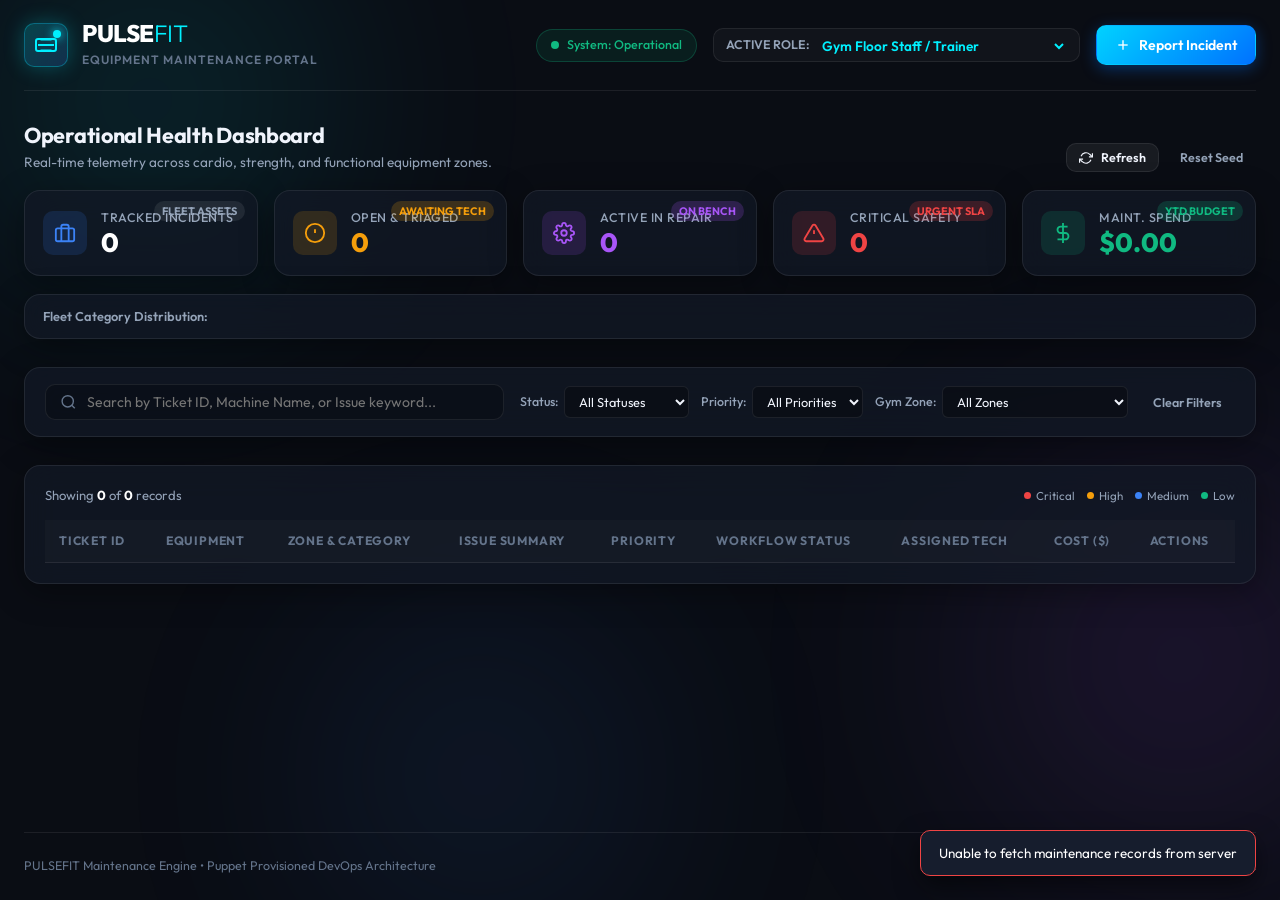
==== src/main/resources/web/index.html @ 4c615a86 "feat(init): initialize Fitness Equipment Maintenance Portal skeleton with Maven, Web UI, and docs" ====
<!DOCTYPE html>
<html lang="en">
<head>
    <meta charset="UTF-8">
    <meta name="viewport" content="width=device-width, initial-scale=1.0">
    <meta name="description" content="Puppet-Provisioned Fitness Equipment Maintenance Portal - Enterprise grade incident intake, role-based repair triage, and operational analytics dashboard.">
    <title>PulseFit | Fitness Equipment Maintenance Portal</title>
    <link rel="preconnect" href="https://fonts.googleapis.com">
    <link rel="preconnect" href="https://fonts.gstatic.com" crossorigin>
    <link href="https://fonts.googleapis.com/css2?family=Outfit:wght@300;400;500;600;700;800&family=JetBrains+Mono:wght@400;500;600&display=swap" rel="stylesheet">
    <link rel="stylesheet" href="css/styles.css">
</head>
<body class="dark-theme">
    <!-- Background Animated Gradient Orbs -->
    <div class="ambient-glow orb-1"></div>
    <div class="ambient-glow orb-2"></div>
    <div class="ambient-glow orb-3"></div>

    <div class="app-layout">
        <!-- Top Navigation Bar -->
        <header class="app-header" id="appHeader">
            <div class="header-brand">
                <div class="brand-icon-wrapper">
                    <svg class="brand-icon" viewBox="0 0 24 24" fill="none" stroke="currentColor" stroke-width="2">
                        <path d="M6.5 6.5h11M6.5 17.5h11M4 12h16M2 8v8a2 2 0 002 2h16a2 2 0 002-2V8a2 2 0 00-2-2H4a2 2 0 00-2 2z"/>
                    </svg>
                    <span class="brand-pulse"></span>
                </div>
                <div class="brand-text">
                    <h1 class="brand-title">PULSE<span>FIT</span></h1>
                    <span class="brand-subtitle">Equipment Maintenance Portal</span>
                </div>
            </div>

            <!-- Role Selector & System Status Indicator -->
            <div class="header-controls">
                <div class="status-chip" id="systemStatusChip" title="Live Health Diagnostics">
                    <span class="status-dot"></span>
                    <span id="systemStatusText">System: Operational</span>
                </div>

                <div class="role-selector-container">
                    <label for="currentRoleSelector" class="role-label">Active Role:</label>
                    <div class="custom-select-wrapper">
                        <select id="currentRoleSelector" class="role-select">
                            <option value="STAFF" selected>Gym Floor Staff / Trainer</option>
                            <option value="TECH">Maintenance Technician</option>
                            <option value="ADMIN">Facility Operations Manager (Admin)</option>
                        </select>
                    </div>
                </div>

                <button class="btn btn-primary" id="btnOpenCreateModal">
                    <svg viewBox="0 0 24 24" width="16" height="16" stroke="currentColor" stroke-width="2" fill="none">
                        <line x1="12" y1="5" x2="12" y2="19"></line>
                        <line x1="5" y1="12" x2="19" y2="12"></line>
                    </svg>
                    <span>Report Incident</span>
                </button>
            </div>
        </header>

        <!-- Main Workspace -->
        <main class="main-content" id="mainContainer">
            <!-- Executive KPI Analytics Grid -->
            <section class="dashboard-section" id="kpiDashboardSection" aria-label="Executive KPI Overview">
                <div class="section-header">
                    <div>
                        <h2 class="section-title">Operational Health Dashboard</h2>
                        <p class="section-desc">Real-time telemetry across cardio, strength, and functional equipment zones.</p>
                    </div>
                    <div class="dashboard-actions">
                        <button class="btn btn-secondary btn-sm" id="btnRefreshData" title="Reload Records">
                            <svg viewBox="0 0 24 24" width="14" height="14" stroke="currentColor" stroke-width="2" fill="none">
                                <path d="M23 4v6h-6M1 20v-6h6"></path>
                                <path d="M3.51 9a9 9 0 0114.85-3.36L23 10M1 14l4.64 4.36A9 9 0 0020.49 15"></path>
                            </svg>
                            Refresh
                        </button>
                        <button class="btn btn-ghost btn-sm" id="btnResetSeed" title="Reset Default Test Data">
                            Reset Seed
                        </button>
                    </div>
                </div>

                <div class="kpi-grid">
                    <div class="kpi-card glass-panel" id="kpiTotal">
                        <div class="kpi-icon-box blue">
                            <svg viewBox="0 0 24 24" fill="none" stroke="currentColor" stroke-width="2">
                                <rect x="2" y="7" width="20" height="14" rx="2" ry="2"></rect>
                                <path d="M16 21V5a2 2 0 00-2-2h-4a2 2 0 00-2 2v16"></path>
                            </svg>
                        </div>
                        <div class="kpi-body">
                            <span class="kpi-title">Tracked Incidents</span>
                            <span class="kpi-value" id="kpiTotalValue">0</span>
                        </div>
                        <span class="kpi-badge neutral">Fleet Assets</span>
                    </div>

                    <div class="kpi-card glass-panel" id="kpiOpen">
                        <div class="kpi-icon-box amber">
                            <svg viewBox="0 0 24 24" fill="none" stroke="currentColor" stroke-width="2">
                                <circle cx="12" cy="12" r="10"></circle>
                                <line x1="12" y1="8" x2="12" y2="12"></line>
                                <line x1="12" y1="16" x2="12.01" y2="16"></line>
                            </svg>
                        </div>
                        <div class="kpi-body">
                            <span class="kpi-title">Open & Triaged</span>
                            <span class="kpi-value text-amber" id="kpiOpenValue">0</span>
                        </div>
                        <span class="kpi-badge amber">Awaiting Tech</span>
                    </div>

                    <div class="kpi-card glass-panel" id="kpiInProgress">
                        <div class="kpi-icon-box purple">
                            <svg viewBox="0 0 24 24" fill="none" stroke="currentColor" stroke-width="2">
                                <circle cx="12" cy="12" r="3"></circle>
                                <path d="M19.4 15a1.65 1.65 0 00.33 1.82l.06.06a2 2 0 010 2.83 2 2 0 01-2.83 0l-.06-.06a1.65 1.65 0 00-1.82-.33 1.65 1.65 0 00-1 1.51V21a2 2 0 01-2 2 2 2 0 01-2-2v-.09A1.65 1.65 0 009 19.4a1.65 1.65 0 00-1.82.33l-.06.06a2 2 0 01-2.83 0 2 2 0 010-2.83l.06-.06a1.65 1.65 0 00.33-1.82 1.65 1.65 0 00-1.51-1H3a2 2 0 01-2-2 2 2 0 012-2h.09A1.65 1.65 0 004.6 9a1.65 1.65 0 00-.33-1.82l-.06-.06a2 2 0 010-2.83 2 2 0 012.83 0l.06.06a1.65 1.65 0 001.82.33H9a1.65 1.65 0 001-1.51V3a2 2 0 012-2 2 2 0 012 2v.09a1.65 1.65 0 001 1.51 1.65 1.65 0 001.82-.33l.06-.06a2 2 0 012.83 0 2 2 0 010 2.83l-.06.06a1.65 1.65 0 00-.33 1.82V9a1.65 1.65 0 001.51 1H21a2 2 0 012 2 2 2 0 01-2 2h-.09a1.65 1.65 0 00-1.51 1z"></path>
                            </svg>
                        </div>
                        <div class="kpi-body">
                            <span class="kpi-title">Active In Repair</span>
                            <span class="kpi-value text-purple" id="kpiInProgressValue">0</span>
                        </div>
                        <span class="kpi-badge purple">On Bench</span>
                    </div>

                    <div class="kpi-card glass-panel" id="kpiCritical">
                        <div class="kpi-icon-box red">
                            <svg viewBox="0 0 24 24" fill="none" stroke="currentColor" stroke-width="2">
                                <path d="M10.29 3.86L1.82 18a2 2 0 001.71 3h16.94a2 2 0 001.71-3L13.71 3.86a2 2 0 00-3.42 0z"></path>
                                <line x1="12" y1="9" x2="12" y2="13"></line>
                                <line x1="12" y1="17" x2="12.01" y2="17"></line>
                            </svg>
                        </div>
                        <div class="kpi-body">
                            <span class="kpi-title">Critical Safety</span>
                            <span class="kpi-value text-red" id="kpiCriticalValue">0</span>
                        </div>
                        <span class="kpi-badge red pulse">Urgent SLA</span>
                    </div>

                    <div class="kpi-card glass-panel" id="kpiCost">
                        <div class="kpi-icon-box emerald">
                            <svg viewBox="0 0 24 24" fill="none" stroke="currentColor" stroke-width="2">
                                <line x1="12" y1="1" x2="12" y2="23"></line>
                                <path d="M17 5H9.5a3.5 3.5 0 000 7h5a3.5 3.5 0 010 7H6"></path>
                            </svg>
                        </div>
                        <div class="kpi-body">
                            <span class="kpi-title">Maint. Spend</span>
                            <span class="kpi-value text-emerald" id="kpiCostValue">$0.00</span>
                        </div>
                        <span class="kpi-badge emerald">YTD Budget</span>
                    </div>
                </div>

                <!-- Category Breakdown Strip -->
                <div class="category-strip glass-panel" id="categoryDistributionStrip">
                    <span class="strip-label">Fleet Category Distribution:</span>
                    <div class="distribution-tags" id="categoryTagsContainer">
                        <!-- Rendered dynamically -->
                    </div>
                </div>
            </section>

            <!-- Filter & Search Toolbar -->
            <section class="toolbar-section glass-panel" id="filterToolbarSection">
                <div class="search-box">
                    <svg class="search-icon" viewBox="0 0 24 24" fill="none" stroke="currentColor" stroke-width="2">
                        <circle cx="11" cy="11" r="8"></circle>
                        <line x1="21" y1="21" x2="16.65" y2="16.65"></line>
                    </svg>
                    <input type="text" id="searchInput" placeholder="Search by Ticket ID, Machine Name, or Issue keyword..." autocomplete="off">
                </div>

                <div class="filter-group">
                    <div class="filter-item">
                        <label for="filterStatus">Status:</label>
                        <select id="filterStatus" class="filter-select">
                            <option value="ALL">All Statuses</option>
                            <option value="Reported">Reported</option>
                            <option value="Triaged">Triaged</option>
                            <option value="In Repair">In Repair</option>
                            <option value="Awaiting Parts">Awaiting Parts</option>
                            <option value="Resolved">Resolved</option>
                            <option value="Closed">Closed</option>
                        </select>
                    </div>

                    <div class="filter-item">
                        <label for="filterPriority">Priority:</label>
                        <select id="filterPriority" class="filter-select">
                            <option value="ALL">All Priorities</option>
                            <option value="Critical">Critical</option>
                            <option value="High">High</option>
                            <option value="Medium">Medium</option>
                            <option value="Low">Low</option>
                        </select>
                    </div>

                    <div class="filter-item">
                        <label for="filterZone">Gym Zone:</label>
                        <select id="filterZone" class="filter-select">
                            <option value="ALL">All Zones</option>
                            <option value="Zone A - Cardio Deck">Zone A - Cardio Deck</option>
                            <option value="Zone B - Strength Zone">Zone B - Strength Zone</option>
                            <option value="Zone C - Functional Zone">Zone C - Functional Zone</option>
                            <option value="Zone D - Recovery & Spin">Zone D - Recovery & Spin</option>
                        </select>
                    </div>

                    <button class="btn btn-ghost btn-sm" id="btnClearFilters">Clear Filters</button>
                </div>
            </section>

            <!-- Records Data Table Section -->
            <section class="records-section glass-panel" id="recordsSection">
                <div class="table-meta-bar">
                    <div class="records-count-info">
                        Showing <span id="visibleRecordsCount">0</span> of <span id="totalRecordsCount">0</span> records
                    </div>
                    <div class="legend-pills">
                        <span class="legend-pill"><span class="dot crit"></span> Critical</span>
                        <span class="legend-pill"><span class="dot high"></span> High</span>
                        <span class="legend-pill"><span class="dot med"></span> Medium</span>
                        <span class="legend-pill"><span class="dot low"></span> Low</span>
                    </div>
                </div>

                <div class="table-responsive">
                    <table class="data-table" id="maintenanceTable">
                        <thead>
                            <tr>
                                <th>Ticket ID</th>
                                <th>Equipment</th>
                                <th>Zone & Category</th>
                                <th>Issue Summary</th>
                                <th>Priority</th>
                                <th>Workflow Status</th>
                                <th>Assigned Tech</th>
                                <th>Cost ($)</th>
                                <th>Actions</th>
                            </tr>
                        </thead>
                        <tbody id="recordsTableBody">
                            <!-- Populated dynamically via JS -->
                        </tbody>
                    </table>
                </div>

                <div class="empty-state hidden" id="emptyStateContainer">
                    <svg viewBox="0 0 24 24" fill="none" stroke="currentColor" stroke-width="1.5">
                        <circle cx="12" cy="12" r="10"></circle>
                        <line x1="8" y1="12" x2="16" y2="12"></line>
                    </svg>
                    <h3>No maintenance records found</h3>
                    <p>Try adjusting your search criteria or register a new equipment incident.</p>
                </div>
            </section>
        </main>

        <!-- Incident Intake Modal -->
        <div class="modal-overlay hidden" id="createRecordModal">
            <div class="modal-window glass-panel">
                <div class="modal-header">
                    <div class="modal-title-wrap">
                        <div class="modal-badge">New Incident</div>
                        <h3 id="modalTitle">Report Equipment Malfunction</h3>
                    </div>
                    <button class="btn-close" id="btnCloseCreateModal">&times;</button>
                </div>
                <form id="recordForm" class="modal-form">
                    <div class="form-row">
                        <div class="form-group col-6">
                            <label for="inputEquipmentId">Equipment ID *</label>
                            <input type="text" id="inputEquipmentId" placeholder="e.g. TM-09 or CB-02" required>
                        </div>
                        <div class="form-group col-6">
                            <label for="inputEquipmentName">Equipment Name *</label>
                            <input type="text" id="inputEquipmentName" placeholder="e.g. LifeFitness Incline Bench" required>
                        </div>
                    </div>

                    <div class="form-row">
                        <div class="form-group col-6">
                            <label for="selectCategory">Category *</label>
                            <select id="selectCategory" required>
                                <option value="Cardio">Cardio</option>
                                <option value="Strength">Strength</option>
                                <option value="Free Weights">Free Weights</option>
                                <option value="Functional">Functional</option>
                            </select>
                        </div>
                        <div class="form-group col-6">
                            <label for="selectZone">Gym Zone *</label>
                            <select id="selectZone" required>
                                <option value="Zone A - Cardio Deck">Zone A - Cardio Deck</option>
                                <option value="Zone B - Strength Zone">Zone B - Strength Zone</option>
                                <option value="Zone C - Functional Zone">Zone C - Functional Zone</option>
                                <option value="Zone D - Recovery & Spin">Zone D - Recovery & Spin</option>
                            </select>
                        </div>
                    </div>

                    <div class="form-row">
                        <div class="form-group col-6">
                            <label for="selectPriority">Priority Severity *</label>
                            <select id="selectPriority" required>
                                <option value="Low">Low - Cosmetic / Non-urgent</option>
                                <option value="Medium" selected>Medium - Minor degraded use</option>
                                <option value="High">High - Major fault / Out of order</option>
                                <option value="Critical">Critical - Safety Hazard / Cable snap</option>
                            </select>
                        </div>
                        <div class="form-group col-6">
                            <label for="inputReportedBy">Reported By *</label>
                            <input type="text" id="inputReportedBy" placeholder="e.g. Marcus Vance (Trainer)" required>
                        </div>
                    </div>

                    <div class="form-group">
                        <label for="inputIssueDescription">Malfunction / Defect Description *</label>
                        <textarea id="inputIssueDescription" rows="3" placeholder="Provide precise symptoms, sounds, error codes, or safety risks..." required></textarea>
                    </div>

                    <div class="form-row">
                        <div class="form-group col-6">
                            <label for="inputEstimatedCost">Initial Estimated Cost ($)</label>
                            <input type="number" id="inputEstimatedCost" step="0.01" min="0" placeholder="0.00" value="0.00">
                        </div>
                        <div class="form-group col-6">
                            <label for="inputTechnician">Assigned Technician</label>
                            <input type="text" id="inputTechnician" placeholder="Unassigned or OEM Specialist">
                        </div>
                    </div>

                    <div class="modal-footer">
                        <button type="button" class="btn btn-ghost" id="btnCancelCreate">Cancel</button>
                        <button type="submit" class="btn btn-primary" id="btnSubmitRecord">Log Incident Ticket</button>
                    </div>
                </form>
            </div>
        </div>

        <!-- Detail & Status Workflow Drawer / Modal -->
        <div class="modal-overlay hidden" id="detailModal">
            <div class="modal-window glass-panel">
                <div class="modal-header">
                    <div class="modal-title-wrap">
                        <span class="modal-badge" id="detailTicketBadge">TKT-1001</span>
                        <h3 id="detailEquipmentTitle">Equipment Details</h3>
                    </div>
                    <button class="btn-close" id="btnCloseDetailModal">&times;</button>
                </div>
                <div class="detail-body" id="detailBodyContent">
                    <!-- Populated dynamically via JS -->
                </div>
            </div>
        </div>

        <!-- Toast Notifications Container -->
        <div class="toast-container" id="toastContainer"></div>

        <!-- Footer -->
        <footer class="app-footer">
            <div class="footer-content">
                <span>PULSEFIT Maintenance Engine &bull; Puppet Provisioned DevOps Architecture</span>
                <span class="footer-build">Build: v1.0.0-mvp &bull; CI/CD: Jenkins &bull; Target: Tomcat/Nginx</span>
            </div>
        </footer>
    </div>

    <script src="js/app.js"></script>
</body>
</html>
---- src/main/resources/web/css/styles.css ----
/* ==========================================================================
   PulseFit Fitness Equipment Maintenance Portal - Design System
   Modern Glassmorphism & High-Contrast Cyber-Clean Dark Theme
   ========================================================================== */

:root {
    --bg-base: #0a0d14;
    --bg-surface: rgba(18, 24, 38, 0.75);
    --bg-surface-hover: rgba(26, 34, 52, 0.85);
    --bg-elevated: #161d2d;
    --border-subtle: rgba(255, 255, 255, 0.08);
    --border-medium: rgba(255, 255, 255, 0.16);
    --border-glow: rgba(0, 229, 255, 0.3);

    --text-primary: #f0f4fc;
    --text-secondary: #94a3b8;
    --text-muted: #64748b;

    /* Theme Accents */
    --accent-cyan: #00f0ff;
    --accent-blue: #3b82f6;
    --accent-purple: #a855f7;
    --accent-emerald: #10b981;
    --accent-amber: #f59e0b;
    --accent-red: #ef4444;

    --font-sans: 'Outfit', -apple-system, BlinkMacSystemFont, 'Segoe UI', Roboto, sans-serif;
    --font-mono: 'JetBrains Mono', monospace;

    --radius-sm: 6px;
    --radius-md: 10px;
    --radius-lg: 16px;
    --radius-pill: 9999px;

    --shadow-glass: 0 8px 32px 0 rgba(0, 0, 0, 0.37);
    --shadow-glow-cyan: 0 0 20px rgba(0, 240, 255, 0.25);
    --shadow-glow-red: 0 0 20px rgba(239, 68, 68, 0.35);

    --transition-fast: 0.15s ease;
    --transition-smooth: 0.25s cubic-bezier(0.16, 1, 0.3, 1);
}

/* Global Reset */
*, *::before, *::after {
    box-sizing: border-box;
    margin: 0;
    padding: 0;
}

body {
    font-family: var(--font-sans);
    background-color: var(--bg-base);
    color: var(--text-primary);
    line-height: 1.5;
    min-height: 100vh;
    overflow-x: hidden;
    position: relative;
    -webkit-font-smoothing: antialiased;
}

/* Ambient Ambient Glow Orbs */
.ambient-glow {
    position: fixed;
    border-radius: 50%;
    filter: blur(120px);
    pointer-events: none;
    z-index: 0;
    opacity: 0.18;
}

.orb-1 {
    width: 500px;
    height: 500px;
    background: radial-gradient(circle, var(--accent-cyan) 0%, transparent 70%);
    top: -150px;
    left: -100px;
}

.orb-2 {
    width: 600px;
    height: 600px;
    background: radial-gradient(circle, var(--accent-purple) 0%, transparent 70%);
    top: 40%;
    right: -200px;
}

.orb-3 {
    width: 450px;
    height: 450px;
    background: radial-gradient(circle, var(--accent-blue) 0%, transparent 70%);
    bottom: -100px;
    left: 20%;
}

.app-layout {
    position: relative;
    z-index: 1;
    display: flex;
    flex-direction: column;
    min-height: 100vh;
    max-width: 1440px;
    margin: 0 auto;
    padding: 0 24px;
}

/* Glass Panel Utility */
.glass-panel {
    background: var(--bg-surface);
    backdrop-filter: blur(16px);
    -webkit-backdrop-filter: blur(16px);
    border: 1px solid var(--border-subtle);
    border-radius: var(--radius-lg);
    box-shadow: var(--shadow-glass);
}

/* ==========================================================================
   Header Styles
   ========================================================================== */
.app-header {
    display: flex;
    justify-content: space-between;
    align-items: center;
    padding: 20px 0;
    border-bottom: 1px solid var(--border-subtle);
    gap: 16px;
    flex-wrap: wrap;
}

.header-brand {
    display: flex;
    align-items: center;
    gap: 14px;
}

.brand-icon-wrapper {
    position: relative;
    width: 44px;
    height: 44px;
    border-radius: var(--radius-md);
    background: linear-gradient(135deg, rgba(0, 240, 255, 0.2), rgba(59, 130, 246, 0.2));
    border: 1px solid var(--border-glow);
    display: flex;
    align-items: center;
    justify-content: center;
    color: var(--accent-cyan);
    box-shadow: var(--shadow-glow-cyan);
}

.brand-icon {
    width: 24px;
    height: 24px;
}

.brand-pulse {
    position: absolute;
    top: 6px;
    right: 6px;
    width: 8px;
    height: 8px;
    background-color: var(--accent-cyan);
    border-radius: 50%;
    box-shadow: 0 0 10px var(--accent-cyan);
    animation: pulseGlow 2s infinite;
}

.brand-title {
    font-size: 1.5rem;
    font-weight: 800;
    letter-spacing: -0.5px;
    line-height: 1.1;
    color: #fff;
}

.brand-title span {
    color: var(--accent-cyan);
    font-weight: 300;
}

.brand-subtitle {
    font-size: 0.75rem;
    color: var(--text-muted);
    text-transform: uppercase;
    letter-spacing: 1px;
    font-weight: 600;
}

.header-controls {
    display: flex;
    align-items: center;
    gap: 16px;
    flex-wrap: wrap;
}

/* Status Chip */
.status-chip {
    display: flex;
    align-items: center;
    gap: 8px;
    padding: 6px 14px;
    background: rgba(16, 185, 129, 0.1);
    border: 1px solid rgba(16, 185, 129, 0.25);
    border-radius: var(--radius-pill);
    font-size: 0.78rem;
    font-weight: 500;
    color: var(--accent-emerald);
}

.status-dot {
    width: 8px;
    height: 8px;
    background-color: var(--accent-emerald);
    border-radius: 50%;
    animation: blink 2s infinite;
}

/* Role Selector */
.role-selector-container {
    display: flex;
    align-items: center;
    gap: 8px;
    background: rgba(255, 255, 255, 0.03);
    padding: 4px 12px;
    border-radius: var(--radius-md);
    border: 1px solid var(--border-subtle);
}

.role-label {
    font-size: 0.78rem;
    color: var(--text-secondary);
    text-transform: uppercase;
    font-weight: 600;
}

.role-select {
    background: transparent;
    border: none;
    color: var(--accent-cyan);
    font-family: var(--font-sans);
    font-size: 0.85rem;
    font-weight: 600;
    cursor: pointer;
    outline: none;
}

.role-select option {
    background: var(--bg-elevated);
    color: var(--text-primary);
}

/* Buttons */
.btn {
    display: inline-flex;
    align-items: center;
    justify-content: center;
    gap: 8px;
    font-family: var(--font-sans);
    font-weight: 600;
    font-size: 0.88rem;
    padding: 10px 18px;
    border-radius: var(--radius-md);
    border: 1px solid transparent;
    cursor: pointer;
    transition: all var(--transition-smooth);
    text-decoration: none;
}

.btn-primary {
    background: linear-gradient(135deg, #00d2ff 0%, #0072ff 100%);
    color: #fff;
    box-shadow: 0 4px 15px rgba(0, 114, 255, 0.35);
}

.btn-primary:hover {
    transform: translateY(-2px);
    box-shadow: 0 6px 20px rgba(0, 114, 255, 0.5);
}

.btn-secondary {
    background: rgba(255, 255, 255, 0.06);
    color: var(--text-primary);
    border-color: var(--border-subtle);
}

.btn-secondary:hover {
    background: rgba(255, 255, 255, 0.12);
    border-color: var(--border-medium);
}

.btn-ghost {
    background: transparent;
    color: var(--text-secondary);
}

.btn-ghost:hover {
    color: var(--text-primary);
    background: rgba(255, 255, 255, 0.05);
}

.btn-sm {
    padding: 6px 12px;
    font-size: 0.78rem;
}

/* ==========================================================================
   Dashboard KPI Grid
   ========================================================================== */
.main-content {
    flex: 1;
    display: flex;
    flex-direction: column;
    gap: 28px;
    padding: 28px 0;
}

.dashboard-section {
    display: flex;
    flex-direction: column;
    gap: 18px;
}

.section-header {
    display: flex;
    justify-content: space-between;
    align-items: flex-end;
    flex-wrap: wrap;
    gap: 12px;
}

.section-title {
    font-size: 1.35rem;
    font-weight: 700;
    letter-spacing: -0.3px;
}

.section-desc {
    font-size: 0.85rem;
    color: var(--text-secondary);
}

.dashboard-actions {
    display: flex;
    gap: 8px;
}

.kpi-grid {
    display: grid;
    grid-template-columns: repeat(auto-fit, minmax(210px, 1fr));
    gap: 16px;
}

.kpi-card {
    padding: 18px;
    display: flex;
    align-items: center;
    gap: 14px;
    transition: transform var(--transition-smooth), border-color var(--transition-smooth);
    position: relative;
    overflow: hidden;
}

.kpi-card:hover {
    transform: translateY(-3px);
    border-color: var(--border-medium);
}

.kpi-icon-box {
    width: 44px;
    height: 44px;
    border-radius: var(--radius-md);
    display: flex;
    align-items: center;
    justify-content: center;
    flex-shrink: 0;
}

.kpi-icon-box svg {
    width: 22px;
    height: 22px;
}

.kpi-icon-box.blue { background: rgba(59, 130, 246, 0.15); color: var(--accent-blue); }
.kpi-icon-box.amber { background: rgba(245, 158, 11, 0.15); color: var(--accent-amber); }
.kpi-icon-box.purple { background: rgba(168, 85, 247, 0.15); color: var(--accent-purple); }
.kpi-icon-box.red { background: rgba(239, 68, 68, 0.15); color: var(--accent-red); }
.kpi-icon-box.emerald { background: rgba(16, 185, 129, 0.15); color: var(--accent-emerald); }

.kpi-body {
    display: flex;
    flex-direction: column;
}

.kpi-title {
    font-size: 0.78rem;
    font-weight: 500;
    color: var(--text-secondary);
    text-transform: uppercase;
    letter-spacing: 0.5px;
}

.kpi-value {
    font-family: var(--font-sans);
    font-size: 1.65rem;
    font-weight: 800;
    line-height: 1.1;
    color: #fff;
}

.text-amber { color: var(--accent-amber) !important; }
.text-purple { color: var(--accent-purple) !important; }
.text-red { color: var(--accent-red) !important; }
.text-emerald { color: var(--accent-emerald) !important; }

.kpi-badge {
    position: absolute;
    top: 10px;
    right: 12px;
    font-size: 0.68rem;
    font-weight: 700;
    padding: 2px 8px;
    border-radius: var(--radius-pill);
    text-transform: uppercase;
}

.kpi-badge.neutral { background: rgba(255, 255, 255, 0.08); color: var(--text-secondary); }
.kpi-badge.amber { background: rgba(245, 158, 11, 0.2); color: var(--accent-amber); }
.kpi-badge.purple { background: rgba(168, 85, 247, 0.2); color: var(--accent-purple); }
.kpi-badge.red { background: rgba(239, 68, 68, 0.2); color: var(--accent-red); }
.kpi-badge.emerald { background: rgba(16, 185, 129, 0.2); color: var(--accent-emerald); }

.kpi-badge.pulse {
    animation: alertPulse 1.5s infinite;
}

/* Category Strip */
.category-strip {
    padding: 12px 18px;
    display: flex;
    align-items: center;
    gap: 14px;
    flex-wrap: wrap;
}

.strip-label {
    font-size: 0.8rem;
    font-weight: 600;
    color: var(--text-secondary);
}

.distribution-tags {
    display: flex;
    gap: 8px;
    flex-wrap: wrap;
}

.cat-pill {
    font-size: 0.75rem;
    padding: 3px 10px;
    background: rgba(255, 255, 255, 0.05);
    border: 1px solid var(--border-subtle);
    border-radius: var(--radius-pill);
    color: var(--text-primary);
}

.cat-pill strong {
    color: var(--accent-cyan);
    margin-left: 4px;
}

/* ==========================================================================
   Filter & Search Toolbar
   ========================================================================== */
.toolbar-section {
    padding: 16px 20px;
    display: flex;
    justify-content: space-between;
    align-items: center;
    gap: 16px;
    flex-wrap: wrap;
}

.search-box {
    display: flex;
    align-items: center;
    gap: 10px;
    background: rgba(0, 0, 0, 0.25);
    border: 1px solid var(--border-subtle);
    border-radius: var(--radius-md);
    padding: 8px 14px;
    flex: 1;
    min-width: 280px;
}

.search-icon {
    width: 18px;
    height: 18px;
    color: var(--text-muted);
}

.search-box input {
    background: transparent;
    border: none;
    color: #fff;
    font-family: var(--font-sans);
    font-size: 0.88rem;
    width: 100%;
    outline: none;
}

.filter-group {
    display: flex;
    align-items: center;
    gap: 12px;
    flex-wrap: wrap;
}

.filter-item {
    display: flex;
    align-items: center;
    gap: 6px;
}

.filter-item label {
    font-size: 0.78rem;
    color: var(--text-secondary);
    font-weight: 500;
}

.filter-select {
    background: rgba(0, 0, 0, 0.3);
    border: 1px solid var(--border-subtle);
    border-radius: var(--radius-sm);
    color: var(--text-primary);
    font-family: var(--font-sans);
    font-size: 0.8rem;
    padding: 6px 10px;
    outline: none;
    cursor: pointer;
}

.filter-select option {
    background: var(--bg-elevated);
}

/* ==========================================================================
   Data Table
   ========================================================================== */
.records-section {
    padding: 20px;
    overflow: hidden;
}

.table-meta-bar {
    display: flex;
    justify-content: space-between;
    align-items: center;
    margin-bottom: 14px;
    flex-wrap: wrap;
    gap: 10px;
}

.records-count-info {
    font-size: 0.82rem;
    color: var(--text-secondary);
}

.records-count-info span {
    color: #fff;
    font-weight: 700;
}

.legend-pills {
    display: flex;
    gap: 12px;
}

.legend-pill {
    display: flex;
    align-items: center;
    gap: 5px;
    font-size: 0.72rem;
    color: var(--text-secondary);
}

.dot {
    width: 7px;
    height: 7px;
    border-radius: 50%;
}

.dot.crit { background-color: var(--accent-red); }
.dot.high { background-color: var(--accent-amber); }
.dot.med { background-color: var(--accent-blue); }
.dot.low { background-color: var(--accent-emerald); }

.table-responsive {
    overflow-x: auto;
}

.data-table {
    width: 100%;
    border-collapse: separate;
    border-spacing: 0;
    text-align: left;
}

.data-table th {
    padding: 12px 14px;
    font-size: 0.76rem;
    font-weight: 700;
    text-transform: uppercase;
    letter-spacing: 0.8px;
    color: var(--text-muted);
    border-bottom: 1px solid var(--border-subtle);
    background: rgba(255, 255, 255, 0.02);
}

.data-table td {
    padding: 14px;
    font-size: 0.84rem;
    border-bottom: 1px solid var(--border-subtle);
    vertical-align: middle;
}

.data-table tbody tr {
    transition: background-color var(--transition-fast);
}

.data-table tbody tr:hover {
    background-color: var(--bg-surface-hover);
}

/* Badges */
.badge-ticket {
    font-family: var(--font-mono);
    font-size: 0.82rem;
    font-weight: 600;
    color: var(--accent-cyan);
    background: rgba(0, 240, 255, 0.08);
    padding: 3px 8px;
    border-radius: var(--radius-sm);
    border: 1px solid rgba(0, 240, 255, 0.2);
}

.badge-priority {
    font-size: 0.72rem;
    font-weight: 700;
    padding: 3px 9px;
    border-radius: var(--radius-pill);
    text-transform: uppercase;
    display: inline-block;
}

.badge-priority.Critical { background: rgba(239, 68, 68, 0.2); color: #f87171; border: 1px solid rgba(239, 68, 68, 0.4); }
.badge-priority.High { background: rgba(245, 158, 11, 0.2); color: #fbbf24; border: 1px solid rgba(245, 158, 11, 0.4); }
.badge-priority.Medium { background: rgba(59, 130, 246, 0.2); color: #60a5fa; border: 1px solid rgba(59, 130, 246, 0.4); }
.badge-priority.Low { background: rgba(16, 185, 129, 0.2); color: #34d399; border: 1px solid rgba(16, 185, 129, 0.4); }

.badge-status {
    font-size: 0.74rem;
    font-weight: 600;
    padding: 4px 10px;
    border-radius: var(--radius-sm);
    display: inline-flex;
    align-items: center;
    gap: 6px;
}

.badge-status.Reported { background: rgba(148, 163, 184, 0.15); color: #cbd5e1; }
.badge-status.Triaged { background: rgba(59, 130, 246, 0.15); color: #93c5fd; }
.badge-status.In-Repair { background: rgba(168, 85, 247, 0.15); color: #d8b4fe; }
.badge-status.Awaiting-Parts { background: rgba(245, 158, 11, 0.15); color: #fcd34d; }
.badge-status.Resolved { background: rgba(16, 185, 129, 0.15); color: #6ee7b7; }
.badge-status.Closed { background: rgba(100, 116, 139, 0.2); color: #94a3b8; }

.table-actions {
    display: flex;
    gap: 6px;
}

.action-btn {
    background: rgba(255, 255, 255, 0.05);
    border: 1px solid var(--border-subtle);
    color: var(--text-secondary);
    padding: 5px 8px;
    border-radius: var(--radius-sm);
    cursor: pointer;
    transition: all var(--transition-fast);
}

.action-btn:hover {
    color: #fff;
    background: rgba(255, 255, 255, 0.12);
    border-color: var(--border-medium);
}

.action-btn.btn-delete:hover {
    color: var(--accent-red);
    background: rgba(239, 68, 68, 0.15);
    border-color: rgba(239, 68, 68, 0.3);
}

/* Empty State */
.empty-state {
    padding: 60px 20px;
    text-align: center;
    display: flex;
    flex-direction: column;
    align-items: center;
    gap: 12px;
}

.empty-state svg {
    width: 48px;
    height: 48px;
    color: var(--text-muted);
}

.empty-state h3 {
    font-size: 1.15rem;
    font-weight: 600;
}

.empty-state p {
    font-size: 0.85rem;
    color: var(--text-secondary);
}

.hidden {
    display: none !important;
}

/* ==========================================================================
   Modal & Drawers
   ========================================================================== */
.modal-overlay {
    position: fixed;
    top: 0;
    left: 0;
    right: 0;
    bottom: 0;
    background: rgba(0, 0, 0, 0.75);
    backdrop-filter: blur(8px);
    z-index: 100;
    display: flex;
    align-items: center;
    justify-content: center;
    padding: 20px;
    animation: fadeIn 0.2s ease;
}

.modal-window {
    width: 100%;
    max-width: 640px;
    max-height: 90vh;
    overflow-y: auto;
    padding: 24px;
    position: relative;
    animation: scaleUp 0.25s cubic-bezier(0.16, 1, 0.3, 1);
}

.modal-header {
    display: flex;
    justify-content: space-between;
    align-items: center;
    padding-bottom: 16px;
    border-bottom: 1px solid var(--border-subtle);
    margin-bottom: 20px;
}

.modal-title-wrap {
    display: flex;
    align-items: center;
    gap: 10px;
}

.modal-badge {
    font-size: 0.75rem;
    font-weight: 700;
    padding: 3px 8px;
    background: rgba(0, 240, 255, 0.15);
    color: var(--accent-cyan);
    border-radius: var(--radius-sm);
}

.modal-header h3 {
    font-size: 1.25rem;
    font-weight: 700;
}

.btn-close {
    background: transparent;
    border: none;
    color: var(--text-muted);
    font-size: 1.6rem;
    cursor: pointer;
    line-height: 1;
    transition: color var(--transition-fast);
}

.btn-close:hover {
    color: #fff;
}

.modal-form {
    display: flex;
    flex-direction: column;
    gap: 16px;
}

.form-row {
    display: flex;
    gap: 16px;
}

.form-group {
    display: flex;
    flex-direction: column;
    gap: 6px;
    flex: 1;
}

.col-6 { flex: 1 1 calc(50% - 8px); }

.form-group label {
    font-size: 0.78rem;
    font-weight: 600;
    color: var(--text-secondary);
    text-transform: uppercase;
    letter-spacing: 0.5px;
}

.form-group input,
.form-group select,
.form-group textarea {
    background: rgba(0, 0, 0, 0.3);
    border: 1px solid var(--border-subtle);
    border-radius: var(--radius-md);
    color: #fff;
    font-family: var(--font-sans);
    font-size: 0.88rem;
    padding: 10px 14px;
    outline: none;
    transition: border-color var(--transition-fast);
}

.form-group input:focus,
.form-group select:focus,
.form-group textarea:focus {
    border-color: var(--accent-cyan);
    box-shadow: 0 0 0 2px rgba(0, 240, 255, 0.15);
}

.form-group select option {
    background: var(--bg-elevated);
}

.modal-footer {
    display: flex;
    justify-content: flex-end;
    gap: 10px;
    padding-top: 14px;
    border-top: 1px solid var(--border-subtle);
    margin-top: 10px;
}

/* Detail Drawer Elements */
.detail-grid {
    display: grid;
    grid-template-columns: repeat(2, 1fr);
    gap: 14px;
    margin-bottom: 20px;
}

.detail-item {
    display: flex;
    flex-direction: column;
    gap: 3px;
    background: rgba(0, 0, 0, 0.2);
    padding: 10px 14px;
    border-radius: var(--radius-sm);
    border: 1px solid var(--border-subtle);
}

.detail-label {
    font-size: 0.72rem;
    color: var(--text-muted);
    text-transform: uppercase;
    font-weight: 600;
}

.detail-val {
    font-size: 0.88rem;
    font-weight: 600;
    color: var(--text-primary);
}

.detail-section-title {
    font-size: 0.85rem;
    font-weight: 700;
    color: var(--text-secondary);
    text-transform: uppercase;
    margin: 16px 0 8px 0;
}

.workflow-action-box {
    background: rgba(0, 0, 0, 0.25);
    border: 1px solid var(--border-subtle);
    border-radius: var(--radius-md);
    padding: 16px;
    display: flex;
    flex-direction: column;
    gap: 12px;
}

/* Toast Container */
.toast-container {
    position: fixed;
    bottom: 24px;
    right: 24px;
    z-index: 200;
    display: flex;
    flex-direction: column;
    gap: 10px;
    pointer-events: none;
}

.toast {
    padding: 12px 18px;
    border-radius: var(--radius-md);
    background: var(--bg-elevated);
    border: 1px solid var(--border-medium);
    box-shadow: 0 10px 25px rgba(0, 0, 0, 0.5);
    font-size: 0.84rem;
    color: #fff;
    display: flex;
    align-items: center;
    gap: 10px;
    pointer-events: auto;
    animation: slideInRight 0.3s ease;
}

.toast.success { border-color: var(--accent-emerald); }
.toast.error { border-color: var(--accent-red); }

/* Footer */
.app-footer {
    padding: 24px 0;
    border-top: 1px solid var(--border-subtle);
    margin-top: auto;
}

.footer-content {
    display: flex;
    justify-content: space-between;
    font-size: 0.78rem;
    color: var(--text-muted);
    flex-wrap: wrap;
    gap: 8px;
}

/* Keyframe Animations */
@keyframes pulseGlow {
    0%, 100% { opacity: 1; transform: scale(1); }
    50% { opacity: 0.4; transform: scale(0.9); }
}

@keyframes blink {
    0%, 100% { opacity: 1; }
    50% { opacity: 0.3; }
}

@keyframes alertPulse {
    0%, 100% { box-shadow: 0 0 0 rgba(239, 68, 68, 0); }
    50% { box-shadow: 0 0 12px rgba(239, 68, 68, 0.6); }
}

@keyframes fadeIn {
    from { opacity: 0; }
    to { opacity: 1; }
}

@keyframes scaleUp {
    from { opacity: 0; transform: scale(0.96); }
    to { opacity: 1; transform: scale(1); }
}

@keyframes slideInRight {
    from { opacity: 0; transform: translateX(30px); }
    to { opacity: 1; transform: translateX(0); }
}

/* Responsive Breakpoints */
@media (max-width: 900px) {
    .toolbar-section { flex-direction: column; align-items: stretch; }
    .filter-group { flex-wrap: wrap; }
    .kpi-grid { grid-template-columns: repeat(2, 1fr); }
}

@media (max-width: 600px) {
    .app-header { flex-direction: column; align-items: stretch; }
    .header-controls { justify-content: space-between; }
    .form-row { flex-direction: column; }
    .kpi-grid { grid-template-columns: 1fr; }
    .detail-grid { grid-template-columns: 1fr; }
}
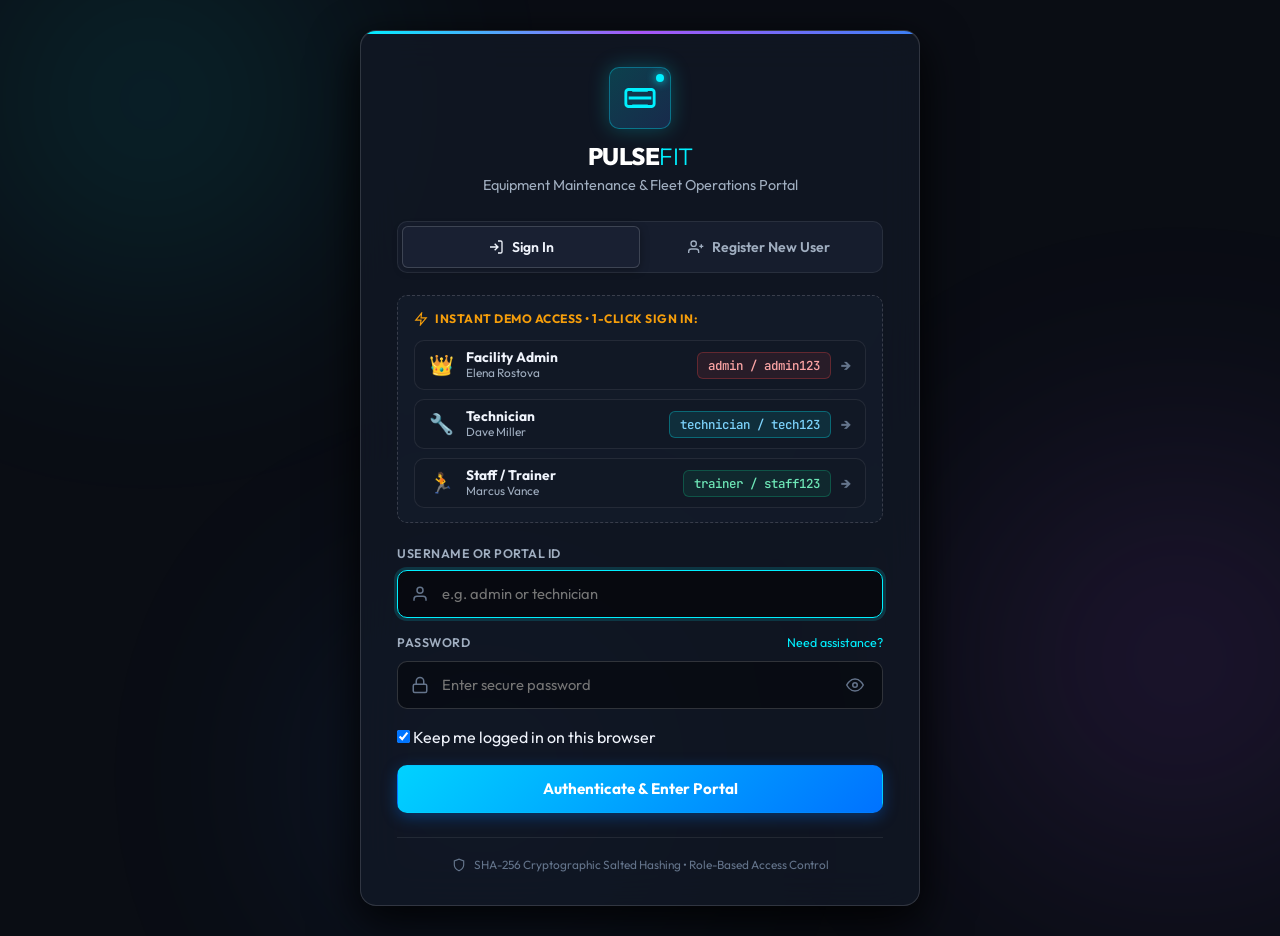
==== commit 5c45cfb2: "feat(auth): add persistent user database, secure login page, and Indian Rupee currency formatting" ====
--- a/src/main/resources/web/index.html
+++ b/src/main/resources/web/index.html
@@ -39,6 +39,7 @@
                     <span id="systemStatusText">System: Operational</span>
                 </div>
 
+                <!-- Active Role Selector -->
                 <div class="role-selector-container">
                     <label for="currentRoleSelector" class="role-label">Active Role:</label>
                     <div class="custom-select-wrapper">
@@ -48,6 +49,22 @@
                             <option value="ADMIN">Facility Operations Manager (Admin)</option>
                         </select>
                     </div>
+                </div>
+
+                <!-- User Profile Capsule & Sign Out -->
+                <div class="user-profile-capsule" id="headerUserProfile">
+                    <span class="user-avatar-circle role-admin" id="headerUserAvatar">ER</span>
+                    <div class="user-capsule-meta">
+                        <span class="user-capsule-name" id="headerUserName">Elena Rostova</span>
+                        <span class="user-capsule-role role-admin" id="headerUserRoleBadge">ADMIN</span>
+                    </div>
+                    <button class="btn-signout" id="btnHeaderSignout" title="Sign out of portal">
+                        <svg viewBox="0 0 24 24" width="16" height="16" fill="none" stroke="currentColor" stroke-width="2">
+                            <path d="M9 21H5a2 2 0 0 1-2-2V5a2 2 0 0 1 2-2h4"></path>
+                            <polyline points="16 17 21 12 16 7"></polyline>
+                            <line x1="21" y1="12" x2="9" y2="12"></line>
+                        </svg>
+                    </button>
                 </div>
 
                 <button class="btn btn-primary" id="btnOpenCreateModal">
@@ -151,7 +168,7 @@
                         </div>
                         <div class="kpi-body">
                             <span class="kpi-title">Maint. Spend</span>
-                            <span class="kpi-value text-emerald" id="kpiCostValue">$0.00</span>
+                            <span class="kpi-value text-emerald" id="kpiCostValue">₹0.00</span>
                         </div>
                         <span class="kpi-badge emerald">YTD Budget</span>
                     </div>
@@ -241,7 +258,7 @@
                                 <th>Priority</th>
                                 <th>Workflow Status</th>
                                 <th>Assigned Tech</th>
-                                <th>Cost ($)</th>
+                                <th>Cost (₹)</th>
                                 <th>Actions</th>
                             </tr>
                         </thead>
@@ -272,6 +289,13 @@
                     </div>
                     <button class="btn-close" id="btnCloseCreateModal">&times;</button>
                 </div>
+                <div class="preset-buttons-bar" style="margin-bottom:14px; display:flex; gap:6px; flex-wrap:wrap; align-items:center;">
+                    <span style="font-size:0.75rem; color:var(--text-muted); text-transform:uppercase; font-weight:600;">1-Click Presets:</span>
+                    <button type="button" class="btn btn-secondary btn-sm preset-btn" data-preset="treadmill">Treadmill Belt</button>
+                    <button type="button" class="btn btn-secondary btn-sm preset-btn" data-preset="cable">Pulley Cable</button>
+                    <button type="button" class="btn btn-secondary btn-sm preset-btn" data-preset="elliptical">Elliptical Jam</button>
+                    <button type="button" class="btn btn-secondary btn-sm preset-btn" data-preset="smith">Smith Catch</button>
+                </div>
                 <form id="recordForm" class="modal-form">
                     <div class="form-row">
                         <div class="form-group col-6">
@@ -328,7 +352,7 @@
 
                     <div class="form-row">
                         <div class="form-group col-6">
-                            <label for="inputEstimatedCost">Initial Estimated Cost ($)</label>
+                            <label for="inputEstimatedCost">Initial Estimated Cost (₹)</label>
                             <input type="number" id="inputEstimatedCost" step="0.01" min="0" placeholder="0.00" value="0.00">
                         </div>
                         <div class="form-group col-6">
--- a/src/main/resources/web/css/styles.css
+++ b/src/main/resources/web/css/styles.css
@@ -10,10 +10,10 @@
     --bg-elevated: #161d2d;
     --border-subtle: rgba(255, 255, 255, 0.08);
     --border-medium: rgba(255, 255, 255, 0.16);
-    --border-glow: rgba(0, 229, 255, 0.3);
+    --border-glow: rgba(0, 229, 255, 0.35);
 
     --text-primary: #f0f4fc;
-    --text-secondary: #94a3b8;
+    --text-secondary: #a0aec0;
     --text-muted: #64748b;
 
     /* Theme Accents */
@@ -32,7 +32,7 @@
     --radius-lg: 16px;
     --radius-pill: 9999px;
 
-    --shadow-glass: 0 8px 32px 0 rgba(0, 0, 0, 0.37);
+    --shadow-glass: 0 8px 32px 0 rgba(0, 0, 0, 0.4), inset 0 1px 0 0 rgba(255, 255, 255, 0.08);
     --shadow-glow-cyan: 0 0 20px rgba(0, 240, 255, 0.25);
     --shadow-glow-red: 0 0 20px rgba(239, 68, 68, 0.35);
 
@@ -58,14 +58,30 @@
     -webkit-font-smoothing: antialiased;
 }
 
-/* Ambient Ambient Glow Orbs */
+/* Custom Scrollbars */
+::-webkit-scrollbar {
+    width: 8px;
+    height: 8px;
+}
+::-webkit-scrollbar-track {
+    background: rgba(10, 13, 20, 0.7);
+}
+::-webkit-scrollbar-thumb {
+    background: rgba(255, 255, 255, 0.16);
+    border-radius: 4px;
+}
+::-webkit-scrollbar-thumb:hover {
+    background: rgba(0, 240, 255, 0.4);
+}
+
+/* Ambient Animated Glow Orbs */
 .ambient-glow {
     position: fixed;
     border-radius: 50%;
-    filter: blur(120px);
+    filter: blur(130px);
     pointer-events: none;
     z-index: 0;
-    opacity: 0.18;
+    opacity: 0.2;
 }
 
 .orb-1 {
@@ -106,8 +122,8 @@
 /* Glass Panel Utility */
 .glass-panel {
     background: var(--bg-surface);
-    backdrop-filter: blur(16px);
-    -webkit-backdrop-filter: blur(16px);
+    backdrop-filter: blur(20px);
+    -webkit-backdrop-filter: blur(20px);
     border: 1px solid var(--border-subtle);
     border-radius: var(--radius-lg);
     box-shadow: var(--shadow-glass);
@@ -262,6 +278,11 @@
     cursor: pointer;
     transition: all var(--transition-smooth);
     text-decoration: none;
+    user-select: none;
+}
+
+.btn:active, .action-btn:active, .preset-btn:active {
+    transform: scale(0.97) !important;
 }
 
 .btn-primary {
@@ -272,7 +293,7 @@
 
 .btn-primary:hover {
     transform: translateY(-2px);
-    box-shadow: 0 6px 20px rgba(0, 114, 255, 0.5);
+    box-shadow: 0 6px 20px rgba(0, 114, 255, 0.55), 0 0 15px rgba(0, 210, 255, 0.25);
 }
 
 .btn-secondary {
@@ -299,6 +320,39 @@
 .btn-sm {
     padding: 6px 12px;
     font-size: 0.78rem;
+}
+
+/* 1-Click Equipment Presets Bar */
+.preset-buttons-bar {
+    margin-bottom: 14px;
+    display: flex;
+    gap: 8px;
+    flex-wrap: wrap;
+    align-items: center;
+    background: rgba(0, 0, 0, 0.2);
+    padding: 8px 12px;
+    border-radius: var(--radius-md);
+    border: 1px solid var(--border-subtle);
+}
+
+.preset-btn {
+    background: rgba(255, 255, 255, 0.04);
+    border: 1px solid rgba(255, 255, 255, 0.12);
+    color: #cbd5e1;
+    font-size: 0.76rem;
+    font-weight: 600;
+    padding: 5px 12px;
+    border-radius: var(--radius-pill);
+    cursor: pointer;
+    transition: all var(--transition-smooth);
+}
+
+.preset-btn:hover {
+    background: rgba(0, 240, 255, 0.12);
+    border-color: rgba(0, 240, 255, 0.4);
+    color: var(--accent-cyan);
+    transform: translateY(-2px);
+    box-shadow: 0 4px 12px rgba(0, 240, 255, 0.18);
 }
 
 /* ==========================================================================
@@ -349,18 +403,21 @@
 }
 
 .kpi-card {
-    padding: 18px;
-    display: flex;
-    align-items: center;
-    gap: 14px;
-    transition: transform var(--transition-smooth), border-color var(--transition-smooth);
+    padding: 20px;
+    display: flex;
+    align-items: center;
+    gap: 16px;
+    transition: transform var(--transition-smooth), border-color var(--transition-smooth), box-shadow var(--transition-smooth);
     position: relative;
     overflow: hidden;
+    background: linear-gradient(135deg, rgba(22, 29, 45, 0.7) 0%, rgba(18, 24, 38, 0.8) 100%);
+    border: 1px solid rgba(255, 255, 255, 0.06);
 }
 
 .kpi-card:hover {
-    transform: translateY(-3px);
-    border-color: var(--border-medium);
+    transform: translateY(-4px);
+    border-color: rgba(0, 240, 255, 0.35);
+    box-shadow: 0 12px 28px rgba(0, 0, 0, 0.5), 0 0 20px rgba(0, 240, 255, 0.12);
 }
 
 .kpi-icon-box {
@@ -371,6 +428,7 @@
     align-items: center;
     justify-content: center;
     flex-shrink: 0;
+    box-shadow: inset 0 1px 0 rgba(255, 255, 255, 0.15);
 }
 
 .kpi-icon-box svg {
@@ -378,11 +436,11 @@
     height: 22px;
 }
 
-.kpi-icon-box.blue { background: rgba(59, 130, 246, 0.15); color: var(--accent-blue); }
-.kpi-icon-box.amber { background: rgba(245, 158, 11, 0.15); color: var(--accent-amber); }
-.kpi-icon-box.purple { background: rgba(168, 85, 247, 0.15); color: var(--accent-purple); }
-.kpi-icon-box.red { background: rgba(239, 68, 68, 0.15); color: var(--accent-red); }
-.kpi-icon-box.emerald { background: rgba(16, 185, 129, 0.15); color: var(--accent-emerald); }
+.kpi-icon-box.blue { background: rgba(59, 130, 246, 0.18); color: var(--accent-blue); border: 1px solid rgba(59, 130, 246, 0.3); }
+.kpi-icon-box.amber { background: rgba(245, 158, 11, 0.18); color: var(--accent-amber); border: 1px solid rgba(245, 158, 11, 0.3); }
+.kpi-icon-box.purple { background: rgba(168, 85, 247, 0.18); color: var(--accent-purple); border: 1px solid rgba(168, 85, 247, 0.3); }
+.kpi-icon-box.red { background: rgba(239, 68, 68, 0.18); color: var(--accent-red); border: 1px solid rgba(239, 68, 68, 0.3); }
+.kpi-icon-box.emerald { background: rgba(16, 185, 129, 0.18); color: var(--accent-emerald); border: 1px solid rgba(16, 185, 129, 0.3); }
 
 .kpi-body {
     display: flex;
@@ -399,7 +457,7 @@
 
 .kpi-value {
     font-family: var(--font-sans);
-    font-size: 1.65rem;
+    font-size: 1.7rem;
     font-weight: 800;
     line-height: 1.1;
     color: #fff;
@@ -482,12 +540,18 @@
     display: flex;
     align-items: center;
     gap: 10px;
-    background: rgba(0, 0, 0, 0.25);
+    background: rgba(0, 0, 0, 0.3);
     border: 1px solid var(--border-subtle);
     border-radius: var(--radius-md);
     padding: 8px 14px;
     flex: 1;
     min-width: 280px;
+    transition: border-color var(--transition-fast), box-shadow var(--transition-fast);
+}
+
+.search-box:focus-within {
+    border-color: var(--accent-cyan);
+    box-shadow: 0 0 12px rgba(0, 240, 255, 0.25);
 }
 
 .search-icon {
@@ -526,7 +590,7 @@
 }
 
 .filter-select {
-    background: rgba(0, 0, 0, 0.3);
+    background: rgba(0, 0, 0, 0.35);
     border: 1px solid var(--border-subtle);
     border-radius: var(--radius-sm);
     color: var(--text-primary);
@@ -535,6 +599,11 @@
     padding: 6px 10px;
     outline: none;
     cursor: pointer;
+    transition: border-color var(--transition-fast);
+}
+
+.filter-select:focus {
+    border-color: var(--accent-cyan);
 }
 
 .filter-select option {
@@ -587,13 +656,15 @@
     border-radius: 50%;
 }
 
-.dot.crit { background-color: var(--accent-red); }
-.dot.high { background-color: var(--accent-amber); }
-.dot.med { background-color: var(--accent-blue); }
-.dot.low { background-color: var(--accent-emerald); }
+.dot.crit { background-color: var(--accent-red); box-shadow: 0 0 6px var(--accent-red); }
+.dot.high { background-color: var(--accent-amber); box-shadow: 0 0 6px var(--accent-amber); }
+.dot.med { background-color: var(--accent-blue); box-shadow: 0 0 6px var(--accent-blue); }
+.dot.low { background-color: var(--accent-emerald); box-shadow: 0 0 6px var(--accent-emerald); }
 
 .table-responsive {
     overflow-x: auto;
+    max-height: 520px;
+    border-radius: var(--radius-sm);
 }
 
 .data-table {
@@ -604,29 +675,38 @@
 }
 
 .data-table th {
-    padding: 12px 14px;
+    position: sticky;
+    top: 0;
+    z-index: 2;
+    padding: 13px 16px;
     font-size: 0.76rem;
     font-weight: 700;
     text-transform: uppercase;
-    letter-spacing: 0.8px;
+    letter-spacing: 0.9px;
     color: var(--text-muted);
-    border-bottom: 1px solid var(--border-subtle);
-    background: rgba(255, 255, 255, 0.02);
+    border-bottom: 1px solid var(--border-medium);
+    background: rgba(14, 18, 28, 0.95);
+    backdrop-filter: blur(10px);
 }
 
 .data-table td {
-    padding: 14px;
+    padding: 14px 16px;
     font-size: 0.84rem;
     border-bottom: 1px solid var(--border-subtle);
     vertical-align: middle;
 }
 
 .data-table tbody tr {
-    transition: background-color var(--transition-fast);
+    transition: background-color var(--transition-fast), box-shadow var(--transition-fast);
+}
+
+.data-table tbody tr:nth-child(even) {
+    background-color: rgba(255, 255, 255, 0.015);
 }
 
 .data-table tbody tr:hover {
-    background-color: var(--bg-surface-hover);
+    background-color: rgba(0, 240, 255, 0.05);
+    box-shadow: inset 4px 0 0 0 var(--accent-cyan);
 }
 
 /* Badges */
@@ -638,7 +718,8 @@
     background: rgba(0, 240, 255, 0.08);
     padding: 3px 8px;
     border-radius: var(--radius-sm);
-    border: 1px solid rgba(0, 240, 255, 0.2);
+    border: 1px solid rgba(0, 240, 255, 0.25);
+    display: inline-block;
 }
 
 .badge-priority {
@@ -648,12 +729,31 @@
     border-radius: var(--radius-pill);
     text-transform: uppercase;
     display: inline-block;
-}
-
-.badge-priority.Critical { background: rgba(239, 68, 68, 0.2); color: #f87171; border: 1px solid rgba(239, 68, 68, 0.4); }
-.badge-priority.High { background: rgba(245, 158, 11, 0.2); color: #fbbf24; border: 1px solid rgba(245, 158, 11, 0.4); }
-.badge-priority.Medium { background: rgba(59, 130, 246, 0.2); color: #60a5fa; border: 1px solid rgba(59, 130, 246, 0.4); }
-.badge-priority.Low { background: rgba(16, 185, 129, 0.2); color: #34d399; border: 1px solid rgba(16, 185, 129, 0.4); }
+    letter-spacing: 0.5px;
+}
+
+.badge-priority.Critical { 
+    background: rgba(239, 68, 68, 0.22); 
+    color: #fca5a5; 
+    border: 1px solid rgba(239, 68, 68, 0.5); 
+    box-shadow: 0 0 10px rgba(239, 68, 68, 0.25);
+    animation: alertPulse 2s infinite;
+}
+.badge-priority.High { 
+    background: rgba(245, 158, 11, 0.2); 
+    color: #fde68a; 
+    border: 1px solid rgba(245, 158, 11, 0.45); 
+}
+.badge-priority.Medium { 
+    background: rgba(59, 130, 246, 0.2); 
+    color: #93c5fd; 
+    border: 1px solid rgba(59, 130, 246, 0.45); 
+}
+.badge-priority.Low { 
+    background: rgba(16, 185, 129, 0.2); 
+    color: #6ee7b7; 
+    border: 1px solid rgba(16, 185, 129, 0.45); 
+}
 
 .badge-status {
     font-size: 0.74rem;
@@ -663,14 +763,15 @@
     display: inline-flex;
     align-items: center;
     gap: 6px;
-}
-
-.badge-status.Reported { background: rgba(148, 163, 184, 0.15); color: #cbd5e1; }
-.badge-status.Triaged { background: rgba(59, 130, 246, 0.15); color: #93c5fd; }
-.badge-status.In-Repair { background: rgba(168, 85, 247, 0.15); color: #d8b4fe; }
-.badge-status.Awaiting-Parts { background: rgba(245, 158, 11, 0.15); color: #fcd34d; }
-.badge-status.Resolved { background: rgba(16, 185, 129, 0.15); color: #6ee7b7; }
-.badge-status.Closed { background: rgba(100, 116, 139, 0.2); color: #94a3b8; }
+    border: 1px solid transparent;
+}
+
+.badge-status.Reported { background: rgba(148, 163, 184, 0.15); color: #e2e8f0; border-color: rgba(148, 163, 184, 0.25); }
+.badge-status.Triaged { background: rgba(59, 130, 246, 0.18); color: #bfdbfe; border-color: rgba(59, 130, 246, 0.35); }
+.badge-status.In-Repair { background: rgba(168, 85, 247, 0.18); color: #e9d5ff; border-color: rgba(168, 85, 247, 0.35); }
+.badge-status.Awaiting-Parts { background: rgba(245, 158, 11, 0.18); color: #fef08a; border-color: rgba(245, 158, 11, 0.35); }
+.badge-status.Resolved { background: rgba(16, 185, 129, 0.18); color: #a7f3d0; border-color: rgba(16, 185, 129, 0.35); }
+.badge-status.Closed { background: rgba(100, 116, 139, 0.2); color: #94a3b8; border-color: rgba(100, 116, 139, 0.3); }
 
 .table-actions {
     display: flex;
@@ -681,22 +782,24 @@
     background: rgba(255, 255, 255, 0.05);
     border: 1px solid var(--border-subtle);
     color: var(--text-secondary);
-    padding: 5px 8px;
+    padding: 5px 9px;
     border-radius: var(--radius-sm);
     cursor: pointer;
     transition: all var(--transition-fast);
+    font-weight: 600;
+    font-size: 0.78rem;
 }
 
 .action-btn:hover {
     color: #fff;
-    background: rgba(255, 255, 255, 0.12);
+    background: rgba(255, 255, 255, 0.14);
     border-color: var(--border-medium);
 }
 
 .action-btn.btn-delete:hover {
     color: var(--accent-red);
     background: rgba(239, 68, 68, 0.15);
-    border-color: rgba(239, 68, 68, 0.3);
+    border-color: rgba(239, 68, 68, 0.4);
 }
 
 /* Empty State */
@@ -738,8 +841,8 @@
     left: 0;
     right: 0;
     bottom: 0;
-    background: rgba(0, 0, 0, 0.75);
-    backdrop-filter: blur(8px);
+    background: rgba(0, 0, 0, 0.78);
+    backdrop-filter: blur(10px);
     z-index: 100;
     display: flex;
     align-items: center;
@@ -756,6 +859,8 @@
     padding: 24px;
     position: relative;
     animation: scaleUp 0.25s cubic-bezier(0.16, 1, 0.3, 1);
+    box-shadow: 0 25px 60px -15px rgba(0, 0, 0, 0.8), 0 0 30px rgba(0, 240, 255, 0.12);
+    border: 1px solid rgba(255, 255, 255, 0.12);
 }
 
 .modal-header {
@@ -832,7 +937,7 @@
 .form-group input,
 .form-group select,
 .form-group textarea {
-    background: rgba(0, 0, 0, 0.3);
+    background: rgba(0, 0, 0, 0.35);
     border: 1px solid var(--border-subtle);
     border-radius: var(--radius-md);
     color: #fff;
@@ -840,14 +945,14 @@
     font-size: 0.88rem;
     padding: 10px 14px;
     outline: none;
-    transition: border-color var(--transition-fast);
+    transition: border-color var(--transition-fast), box-shadow var(--transition-fast);
 }
 
 .form-group input:focus,
 .form-group select:focus,
 .form-group textarea:focus {
     border-color: var(--accent-cyan);
-    box-shadow: 0 0 0 2px rgba(0, 240, 255, 0.15);
+    box-shadow: 0 0 0 2px rgba(0, 240, 255, 0.2);
 }
 
 .form-group select option {
@@ -999,7 +1104,609 @@
 @media (max-width: 600px) {
     .app-header { flex-direction: column; align-items: stretch; }
     .header-controls { justify-content: space-between; }
-    .form-row { flex-direction: column; }
+    .form-row { flex-direction: column; gap: 12px; }
     .kpi-grid { grid-template-columns: 1fr; }
     .detail-grid { grid-template-columns: 1fr; }
-}
+    .login-card { padding: 26px 18px; }
+    .demo-account-row { padding: 8px 12px; min-height: 48px; }
+    .demo-creds-tag { font-size: 0.72rem; padding: 3px 6px; }
+}
+
+/* ==========================================================================
+   User Profile Capsule & Header Auth Controls (Dashboard)
+   ========================================================================== */
+.user-profile-capsule {
+    display: flex;
+    align-items: center;
+    gap: 10px;
+    background: var(--bg-surface);
+    border: 1px solid var(--border-subtle);
+    border-radius: var(--radius-pill);
+    padding: 4px 12px 4px 6px;
+    transition: var(--transition-smooth);
+}
+.user-profile-capsule:hover {
+    border-color: var(--border-medium);
+    background: var(--bg-surface-hover);
+}
+.user-avatar-circle {
+    width: 32px;
+    height: 32px;
+    border-radius: 50%;
+    display: flex;
+    align-items: center;
+    justify-content: center;
+    font-size: 0.8rem;
+    font-weight: 700;
+    color: #fff;
+    background: linear-gradient(135deg, var(--accent-blue), var(--accent-purple));
+    box-shadow: 0 0 10px rgba(59, 130, 246, 0.35);
+}
+.user-avatar-circle.role-admin {
+    background: linear-gradient(135deg, #ef4444, #a855f7);
+    box-shadow: 0 0 10px rgba(239, 68, 68, 0.35);
+}
+.user-avatar-circle.role-tech {
+    background: linear-gradient(135deg, #00f0ff, #3b82f6);
+    box-shadow: 0 0 10px rgba(0, 240, 255, 0.35);
+}
+.user-avatar-circle.role-staff {
+    background: linear-gradient(135deg, #10b981, #059669);
+    box-shadow: 0 0 10px rgba(16, 185, 129, 0.35);
+}
+.user-capsule-meta {
+    display: flex;
+    flex-direction: column;
+    line-height: 1.2;
+}
+.user-capsule-name {
+    font-size: 0.82rem;
+    font-weight: 600;
+    color: var(--text-primary);
+}
+.user-capsule-role {
+    font-size: 0.68rem;
+    font-weight: 700;
+    letter-spacing: 0.5px;
+    text-transform: uppercase;
+}
+.user-capsule-role.role-admin { color: #f87171; }
+.user-capsule-role.role-tech { color: #38bdf8; }
+.user-capsule-role.role-staff { color: #34d399; }
+
+.btn-signout {
+    background: transparent;
+    border: none;
+    color: var(--text-muted);
+    cursor: pointer;
+    padding: 6px;
+    display: flex;
+    align-items: center;
+    justify-content: center;
+    border-radius: var(--radius-sm);
+    transition: var(--transition-fast);
+}
+.btn-signout:hover {
+    color: var(--accent-red);
+    background: rgba(239, 68, 68, 0.12);
+}
+
+/* ==========================================================================
+   Secure Login & Registration Page Styles
+   ========================================================================== */
+.login-body {
+    display: flex;
+    align-items: center;
+    justify-content: center;
+    min-height: 100vh;
+    padding: 30px 20px;
+    box-sizing: border-box;
+}
+.login-wrapper {
+    width: 100%;
+    max-width: 560px;
+    margin: auto;
+    position: relative;
+    z-index: 1;
+    box-sizing: border-box;
+}
+.login-card {
+    border-radius: var(--radius-lg);
+    padding: 36px 36px 32px;
+    box-shadow: var(--shadow-glass), 0 20px 50px rgba(0, 0, 0, 0.7);
+    border: 1px solid rgba(255, 255, 255, 0.14);
+    position: relative;
+    overflow: hidden;
+    box-sizing: border-box;
+    width: 100%;
+}
+.login-card::before {
+    content: '';
+    position: absolute;
+    top: 0;
+    left: 0;
+    right: 0;
+    height: 3px;
+    background: linear-gradient(90deg, var(--accent-cyan), var(--accent-purple), var(--accent-blue));
+}
+.login-header {
+    text-align: center;
+    margin-bottom: 24px;
+}
+.large-brand-icon {
+    width: 62px;
+    height: 62px;
+    margin: 0 auto 14px;
+}
+.large-brand-icon .brand-icon {
+    width: 34px;
+    height: 34px;
+}
+.login-tagline {
+    font-size: 0.9rem;
+    color: var(--text-secondary);
+    margin-top: 6px;
+}
+
+/* Already Logged In Box */
+.already-logged-in-box {
+    background: rgba(59, 130, 246, 0.1);
+    border: 1px solid rgba(59, 130, 246, 0.25);
+    border-radius: var(--radius-md);
+    padding: 14px 18px;
+    margin-bottom: 20px;
+    display: flex;
+    flex-direction: column;
+    gap: 12px;
+    box-sizing: border-box;
+}
+.user-session-info {
+    display: flex;
+    align-items: center;
+    gap: 12px;
+}
+.avatar-circle {
+    width: 40px;
+    height: 40px;
+    border-radius: 50%;
+    display: flex;
+    align-items: center;
+    justify-content: center;
+    font-weight: 700;
+    font-size: 0.9rem;
+    color: #fff;
+    background: linear-gradient(135deg, var(--accent-blue), var(--accent-purple));
+    flex-shrink: 0;
+}
+.avatar-circle.role-admin { background: linear-gradient(135deg, #ef4444, #a855f7); }
+.avatar-circle.role-tech { background: linear-gradient(135deg, #00f0ff, #3b82f6); }
+.avatar-circle.role-staff { background: linear-gradient(135deg, #10b981, #059669); }
+.banner-welcome {
+    font-size: 0.9rem;
+    color: var(--text-primary);
+}
+.banner-role {
+    font-size: 0.72rem;
+    font-weight: 700;
+    color: var(--accent-cyan);
+    letter-spacing: 0.5px;
+}
+.banner-actions {
+    display: flex;
+    gap: 10px;
+}
+
+/* Auth Tabs */
+.auth-tabs {
+    display: grid;
+    grid-template-columns: 1fr 1fr;
+    background: var(--bg-elevated);
+    border: 1px solid var(--border-subtle);
+    border-radius: var(--radius-md);
+    padding: 4px;
+    margin-bottom: 22px;
+    box-sizing: border-box;
+    width: 100%;
+}
+.auth-tab {
+    display: flex;
+    align-items: center;
+    justify-content: center;
+    gap: 8px;
+    background: transparent;
+    border: none;
+    color: var(--text-secondary);
+    font-family: var(--font-sans);
+    font-size: 0.88rem;
+    font-weight: 600;
+    height: 42px;
+    padding: 0 14px;
+    border-radius: var(--radius-sm);
+    cursor: pointer;
+    transition: var(--transition-fast);
+    box-sizing: border-box;
+}
+.auth-tab.active {
+    background: var(--bg-surface-hover);
+    color: var(--text-primary);
+    box-shadow: 0 2px 8px rgba(0, 0, 0, 0.35);
+    border: 1px solid var(--border-medium);
+}
+.auth-tab:hover:not(.active) {
+    color: var(--text-primary);
+}
+
+/* Quick Demo Accounts List */
+.quick-demo-container {
+    background: rgba(22, 29, 45, 0.7);
+    border: 1px dashed rgba(255, 255, 255, 0.16);
+    border-radius: var(--radius-md);
+    padding: 14px 16px;
+    margin-bottom: 22px;
+    box-sizing: border-box;
+    width: 100%;
+}
+.quick-demo-header {
+    display: flex;
+    align-items: center;
+    gap: 7px;
+    font-size: 0.76rem;
+    font-weight: 700;
+    color: var(--accent-amber);
+    text-transform: uppercase;
+    letter-spacing: 0.5px;
+    margin-bottom: 12px;
+}
+.demo-accounts-list {
+    display: flex;
+    flex-direction: column;
+    gap: 9px;
+    width: 100%;
+    box-sizing: border-box;
+}
+.demo-account-row {
+    display: flex;
+    align-items: center;
+    justify-content: space-between;
+    width: 100%;
+    min-height: 50px;
+    background: var(--bg-surface);
+    border: 1px solid var(--border-subtle);
+    border-radius: var(--radius-md);
+    padding: 8px 14px;
+    cursor: pointer;
+    transition: all var(--transition-fast);
+    box-sizing: border-box;
+    font-family: var(--font-sans);
+    text-align: left;
+    color: inherit;
+}
+.demo-account-row:hover {
+    transform: translateY(-2px);
+    background: var(--bg-surface-hover);
+    box-shadow: 0 6px 18px rgba(0, 0, 0, 0.45);
+}
+.demo-account-row.admin:hover {
+    border-color: rgba(239, 68, 68, 0.65);
+    box-shadow: 0 6px 18px rgba(239, 68, 68, 0.2);
+}
+.demo-account-row.tech:hover {
+    border-color: rgba(0, 240, 255, 0.65);
+    box-shadow: 0 6px 18px rgba(0, 240, 255, 0.2);
+}
+.demo-account-row.staff:hover {
+    border-color: rgba(16, 185, 129, 0.65);
+    box-shadow: 0 6px 18px rgba(16, 185, 129, 0.2);
+}
+.demo-row-left {
+    display: flex;
+    align-items: center;
+    gap: 12px;
+    min-width: 0;
+    flex: 1;
+}
+.demo-badge-icon {
+    font-size: 1.25rem;
+    line-height: 1;
+    flex-shrink: 0;
+}
+.demo-text-group {
+    display: flex;
+    flex-direction: column;
+    text-align: left;
+    line-height: 1.25;
+    min-width: 0;
+}
+.demo-role-label {
+    font-size: 0.86rem;
+    font-weight: 700;
+    color: var(--text-primary);
+    white-space: nowrap;
+}
+.demo-user-label {
+    font-size: 0.74rem;
+    color: var(--text-secondary);
+    white-space: nowrap;
+}
+.demo-row-right {
+    display: flex;
+    align-items: center;
+    gap: 10px;
+    flex-shrink: 0;
+}
+.demo-creds-tag {
+    font-family: var(--font-mono);
+    font-size: 0.78rem;
+    font-weight: 500;
+    color: var(--accent-cyan);
+    background: rgba(0, 240, 255, 0.08);
+    border: 1px solid rgba(0, 240, 255, 0.25);
+    border-radius: var(--radius-sm);
+    padding: 4px 10px;
+    white-space: nowrap;
+    flex-shrink: 0;
+}
+.demo-account-row.admin .demo-creds-tag {
+    color: #fca5a5;
+    background: rgba(239, 68, 68, 0.1);
+    border-color: rgba(239, 68, 68, 0.3);
+}
+.demo-account-row.tech .demo-creds-tag {
+    color: #7dd3fc;
+    background: rgba(0, 240, 255, 0.1);
+    border-color: rgba(0, 240, 255, 0.3);
+}
+.demo-account-row.staff .demo-creds-tag {
+    color: #6ee7b7;
+    background: rgba(16, 185, 129, 0.1);
+    border-color: rgba(16, 185, 129, 0.3);
+}
+.demo-arrow-icon {
+    color: var(--text-muted);
+    font-size: 0.95rem;
+    font-weight: bold;
+    transition: transform var(--transition-fast), color var(--transition-fast);
+}
+.demo-account-row:hover .demo-arrow-icon {
+    transform: translateX(4px);
+    color: #fff;
+}
+
+@media (max-width: 480px) {
+    .demo-account-row {
+        flex-direction: column;
+        align-items: flex-start;
+        gap: 8px;
+        padding: 10px 12px;
+    }
+    .demo-row-right {
+        width: 100%;
+        justify-content: space-between;
+    }
+}
+
+/* Alert Box */
+.auth-alert {
+    display: flex;
+    align-items: center;
+    gap: 10px;
+    padding: 12px 16px;
+    border-radius: var(--radius-md);
+    font-size: 0.85rem;
+    margin-bottom: 20px;
+    animation: fadeIn 0.2s ease;
+    box-sizing: border-box;
+    width: 100%;
+}
+.auth-alert.error {
+    background: rgba(239, 68, 68, 0.12);
+    border: 1px solid rgba(239, 68, 68, 0.35);
+    color: #fca5a5;
+}
+.auth-alert.success {
+    background: rgba(16, 185, 129, 0.12);
+    border: 1px solid rgba(16, 185, 129, 0.35);
+    color: #6ee7b7;
+}
+.auth-alert.info {
+    background: rgba(0, 240, 255, 0.12);
+    border: 1px solid rgba(0, 240, 255, 0.35);
+    color: #a5f3fc;
+}
+
+/* Auth Forms */
+.auth-form {
+    display: flex;
+    flex-direction: column;
+    gap: 16px;
+    width: 100%;
+    box-sizing: border-box;
+}
+.auth-form .form-row {
+    display: flex;
+    gap: 14px;
+    width: 100%;
+    box-sizing: border-box;
+}
+.auth-form .form-row .col-6 {
+    flex: 1 1 calc(50% - 7px);
+    min-width: 0;
+}
+@media (max-width: 520px) {
+    .auth-form .form-row {
+        flex-direction: column;
+        gap: 14px;
+    }
+    .auth-form .form-row .col-6 {
+        flex: 1 1 100%;
+        width: 100%;
+    }
+}
+.auth-form .form-group {
+    display: flex;
+    flex-direction: column;
+    gap: 6px;
+    width: 100%;
+    box-sizing: border-box;
+}
+.auth-form .form-group label {
+    font-size: 0.78rem;
+    font-weight: 600;
+    color: var(--text-secondary);
+    text-transform: uppercase;
+    letter-spacing: 0.5px;
+}
+
+/* Input with Icon - Perfectly Proportioned */
+.input-with-icon {
+    position: relative;
+    display: flex;
+    align-items: center;
+    width: 100%;
+    box-sizing: border-box;
+}
+.input-with-icon input {
+    width: 100%;
+    height: 48px;
+    padding: 10px 16px 10px 44px !important;
+    font-family: var(--font-sans) !important;
+    font-size: 0.92rem !important;
+    line-height: normal !important;
+    background: rgba(0, 0, 0, 0.4) !important;
+    border: 1px solid var(--border-medium) !important;
+    border-radius: var(--radius-md) !important;
+    color: #fff !important;
+    box-sizing: border-box !important;
+    outline: none;
+    transition: border-color var(--transition-fast), box-shadow var(--transition-fast);
+}
+.input-with-icon input[type="password"] {
+    padding-right: 46px !important;
+}
+.input-with-icon input:focus {
+    border-color: var(--accent-cyan) !important;
+    box-shadow: 0 0 0 3px rgba(0, 240, 255, 0.15) !important;
+    background: rgba(0, 0, 0, 0.55) !important;
+}
+.input-with-icon .field-icon {
+    position: absolute;
+    left: 14px;
+    top: 50%;
+    transform: translateY(-50%);
+    width: 18px;
+    height: 18px;
+    color: var(--text-muted);
+    pointer-events: none;
+    z-index: 2;
+    transition: color var(--transition-fast);
+}
+.input-with-icon input:focus ~ .field-icon {
+    color: var(--accent-cyan);
+}
+.password-toggle {
+    position: absolute;
+    right: 12px;
+    top: 50%;
+    transform: translateY(-50%);
+    width: 32px;
+    height: 32px;
+    display: flex;
+    align-items: center;
+    justify-content: center;
+    background: transparent;
+    border: none;
+    color: var(--text-muted);
+    cursor: pointer;
+    z-index: 2;
+    border-radius: var(--radius-sm);
+    transition: color var(--transition-fast);
+}
+.password-toggle:hover, .password-toggle.active {
+    color: var(--accent-cyan);
+}
+.password-toggle .eye-icon {
+    width: 18px;
+    height: 18px;
+}
+
+.label-with-aside {
+    display: flex;
+    justify-content: space-between;
+    align-items: baseline;
+    margin-bottom: 2px;
+}
+.forgot-link {
+    font-size: 0.78rem;
+    color: var(--accent-cyan);
+    text-decoration: none;
+}
+.forgot-link:hover {
+    text-decoration: underline;
+}
+
+.auth-select {
+    width: 100%;
+    height: 48px;
+    padding: 10px 14px;
+    border-radius: var(--radius-md);
+    background: rgba(0, 0, 0, 0.4);
+    border: 1px solid var(--border-medium);
+    color: var(--text-primary);
+    font-family: var(--font-sans);
+    font-size: 0.9rem;
+    outline: none;
+    box-sizing: border-box;
+    transition: border-color var(--transition-fast);
+    cursor: pointer;
+}
+.auth-select:focus {
+    border-color: var(--accent-cyan);
+    box-shadow: 0 0 0 3px rgba(0, 240, 255, 0.15);
+}
+
+.strength-bar-track {
+    width: 100%;
+    height: 4px;
+    background: var(--bg-elevated);
+    border-radius: 2px;
+    margin-top: 6px;
+    overflow: hidden;
+}
+.strength-bar {
+    height: 100%;
+    width: 0%;
+    transition: width 0.3s ease, background 0.3s ease;
+}
+.strength-hint {
+    font-size: 0.72rem;
+    color: var(--text-muted);
+    display: block;
+    margin-top: 4px;
+}
+
+.btn-lg {
+    height: 48px;
+    font-size: 0.95rem;
+    font-weight: 700;
+}
+.btn-block {
+    width: 100%;
+    display: flex;
+    align-items: center;
+    justify-content: center;
+}
+
+.login-card-footer {
+    margin-top: 24px;
+    padding-top: 18px;
+    border-top: 1px solid var(--border-subtle);
+}
+.security-note {
+    display: flex;
+    align-items: center;
+    justify-content: center;
+    gap: 8px;
+    font-size: 0.74rem;
+    color: var(--text-muted);
+    text-align: center;
+}
